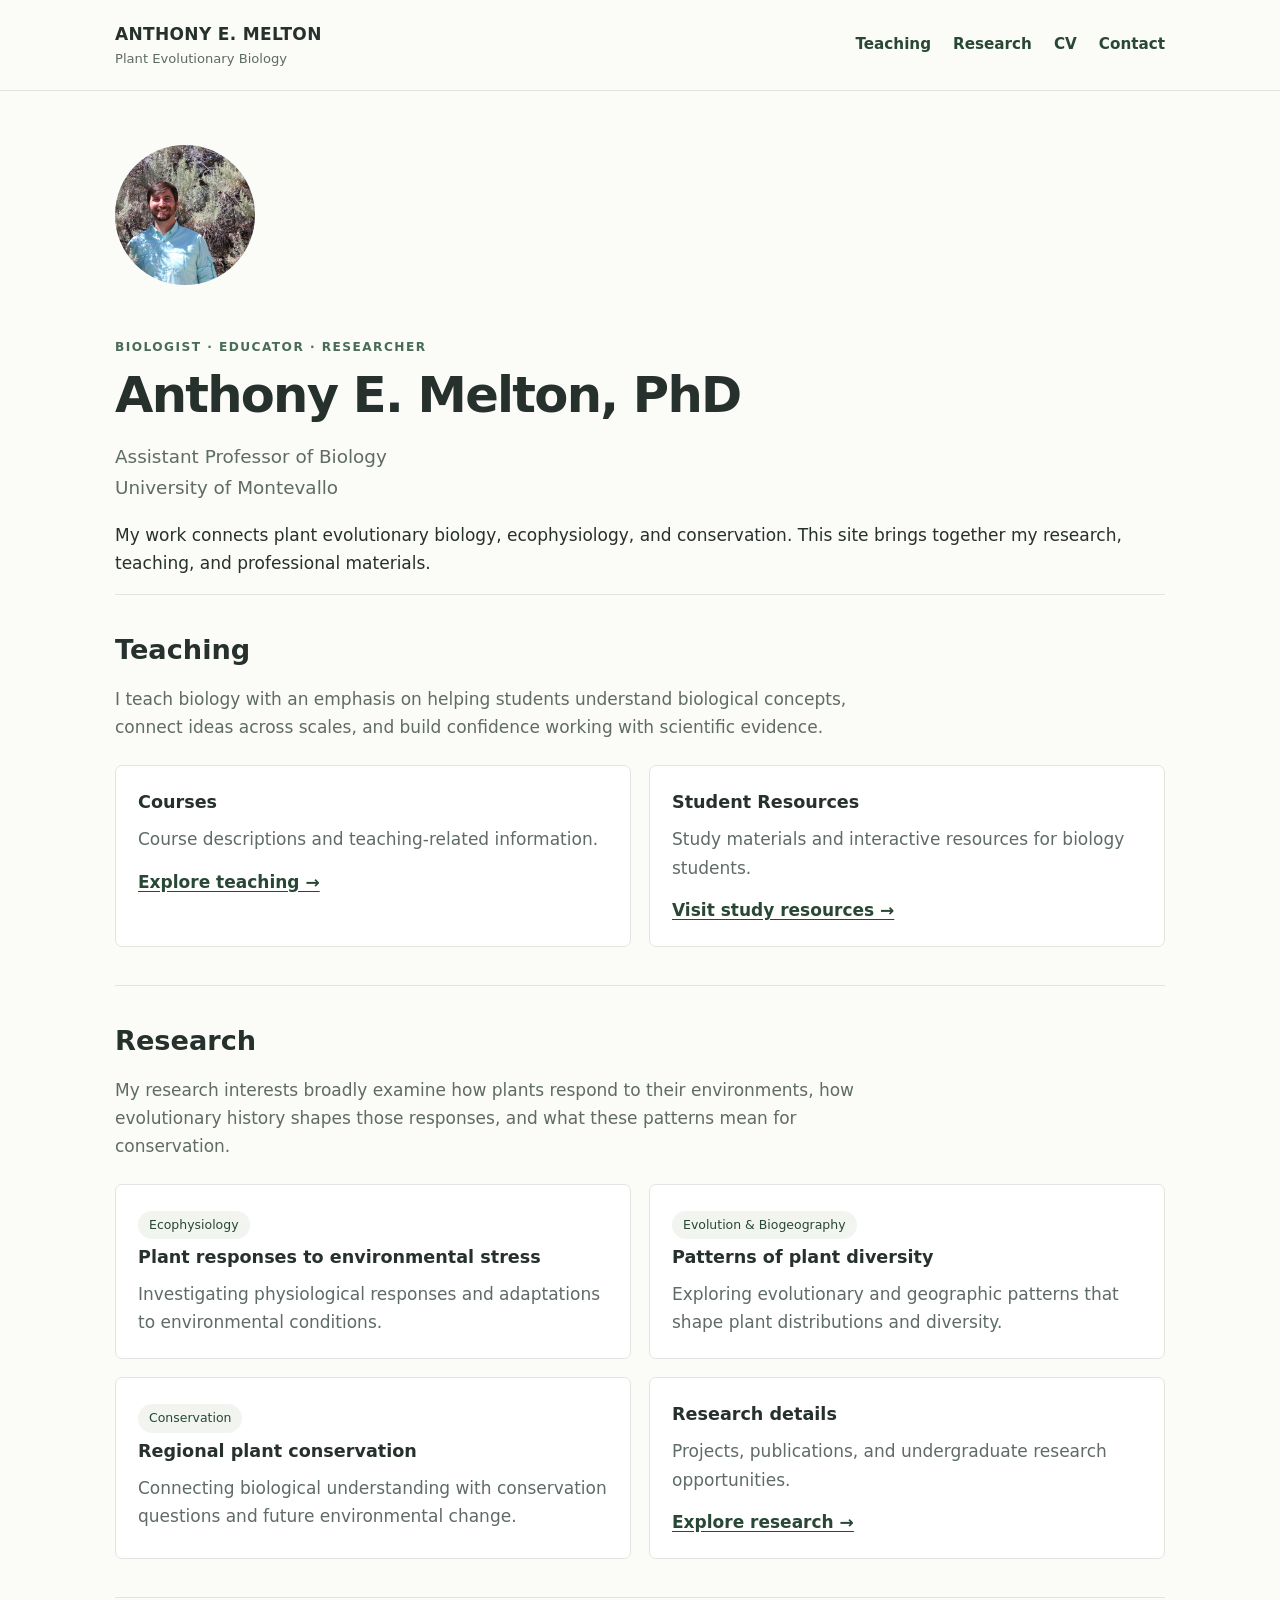
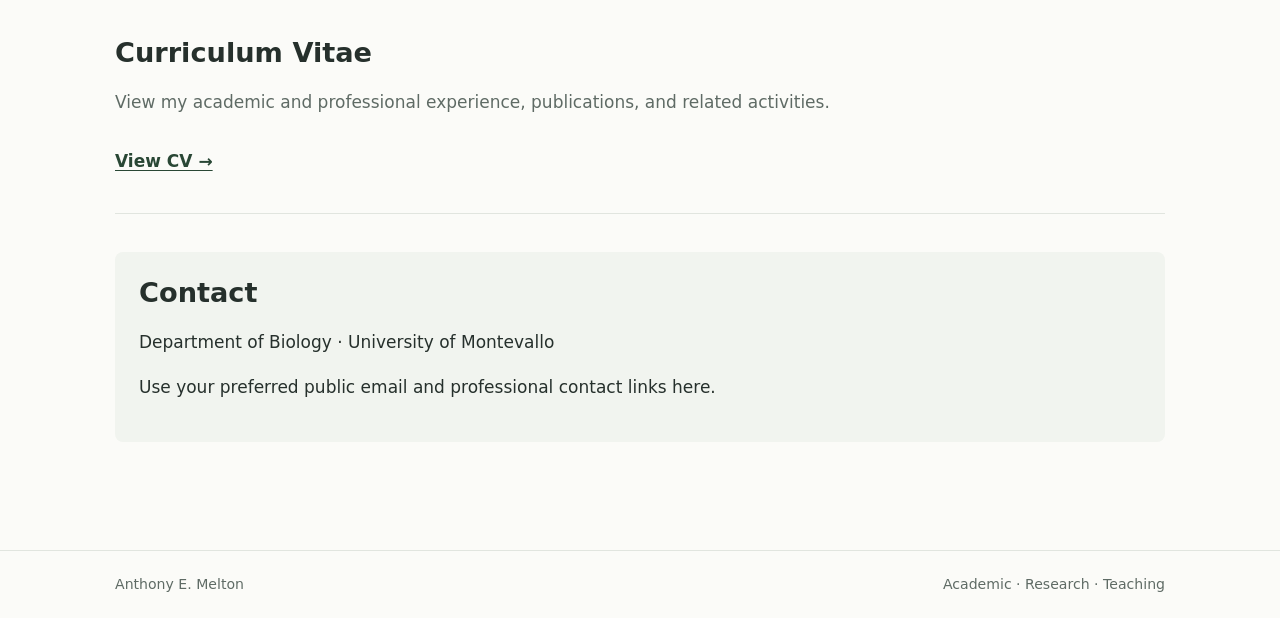
==== index.html @ 71d07909 "pic update" ====
<!doctype html>
<html lang="en">
<head>
  <meta charset="utf-8">
  <meta name="viewport" content="width=device-width, initial-scale=1">
  <title>Anthony E. Melton | Biology</title>
  <link rel="stylesheet" href="css/styles.css">
</head>
<body>
  <header class="site-header"><div class="header-inner">
    <a class="brand" href="index.html">ANTHONY E. MELTON<small>Plant Evolutionary Biology</small></a>
    <nav aria-label="Main navigation">
      <a href="teaching/index.html">Teaching</a><a href="research/index.html">Research</a><a href="cv/index.html">CV</a><a href="#contact">Contact</a>
    </nav>
  </div></header>
  <main>
    <section class="hero">
	  <img
	    src="images/profile.jpg"
	    alt="Portrait of me"
	    class="profile-photo"
	  >
      <div>
      </section>
        <span class="eyebrow">Biologist · Educator · Researcher</span>
        <h1>Anthony E. Melton, PhD</h1>
        <p class="lead">Assistant Professor of Biology<br>University of Montevallo</p>
        <p>My work connects plant evolutionary biology, ecophysiology, and conservation. This site brings together my research, teaching, and professional materials.</p>
      </div>
    </section>

    <section class="section" id="teaching">
      <h2>Teaching</h2>
      <p class="section-intro">I teach biology with an emphasis on helping students understand biological concepts, connect ideas across scales, and build confidence working with scientific evidence.</p>
      <div class="cards">
        <article class="card"><h3>Courses</h3><p>Course descriptions and teaching-related information.</p><a class="card-link" href="teaching/index.html">Explore teaching →</a></article>
        <article class="card"><h3>Student Resources</h3><p>Study materials and interactive resources for biology students.</p><a class="card-link" href="study-resources/index.html">Visit study resources →</a></article>
      </div>
    </section>
    <section class="section" id="research">
      <h2>Research</h2>
      <p class="section-intro">My research interests broadly examine how plants respond to their environments, how evolutionary history shapes those responses, and what these patterns mean for conservation.</p>
      <div class="cards">
        <article class="card"><span class="pill">Ecophysiology</span><h3>Plant responses to environmental stress</h3><p>Investigating physiological responses and adaptations to environmental conditions.</p></article>
        <article class="card"><span class="pill">Evolution &amp; Biogeography</span><h3>Patterns of plant diversity</h3><p>Exploring evolutionary and geographic patterns that shape plant distributions and diversity.</p></article>
        <article class="card"><span class="pill">Conservation</span><h3>Regional plant conservation</h3><p>Connecting biological understanding with conservation questions and future environmental change.</p></article>
        <article class="card"><h3>Research details</h3><p>Projects, publications, and undergraduate research opportunities.</p><a class="card-link" href="research/index.html">Explore research →</a></article>
      </div>
    </section>
    <section class="section" id="cv">
      <h2>Curriculum Vitae</h2><p class="section-intro">View my academic and professional experience, publications, and related activities.</p>
      <a class="card-link" href="cv/index.html">View CV →</a>
    </section>
    <section class="section" id="contact">
      <div class="contact-panel"><h2>Contact</h2><p>Department of Biology · University of Montevallo</p><p>Use your preferred public email and professional contact links here.</p></div>
    </section>
  </main>
  <footer class="site-footer"><div class="footer-inner"><span>Anthony E. Melton</span><span>Academic · Research · Teaching</span></div></footer>
</body>
</html>
---- css/styles.css ----
:root {
  --ink: #26302c;
  --muted: #5f6b65;
  --green: #496c57;
  --green-dark: #294735;
  --paper: #fbfbf8;
  --line: #e1e5df;
  --soft: #f1f4ef;
}
* { box-sizing: border-box; }
html { scroll-behavior: smooth; }
body {
  margin: 0; background: var(--paper); color: var(--ink);
  font: 17px/1.65 system-ui, -apple-system, BlinkMacSystemFont, "Segoe UI", sans-serif;
}
a { color: var(--green-dark); text-underline-offset: 3px; }
a:hover { color: var(--green); }
.site-header { border-bottom: 1px solid var(--line); background: rgba(251,251,248,.96); }
.header-inner, main, .footer-inner { width: min(1050px, calc(100% - 40px)); margin: auto; }
.header-inner { display: flex; justify-content: space-between; align-items: center; gap: 24px; padding: 20px 0; }
.brand { text-decoration: none; color: var(--ink); font-weight: 700; letter-spacing: .02em; }
.brand small { display: block; font-weight: 400; color: var(--muted); letter-spacing: 0; font-size: .82rem; }
nav { display: flex; gap: 22px; flex-wrap: wrap; }
nav a { text-decoration: none; font-size: .95rem; font-weight: 600; }
main { padding: 54px 0 70px; }
.hero {
  display: grid;
  grid-template-columns: 160px 1fr;
  gap: 28px;
  align-items: center;
  padding-bottom: 46px;
}

.profile-photo {
  width: 140px;
  height: 140px;
  max-width: 100%;
  object-fit: cover;
  border-radius: 50%;
  display: block;
}.eyebrow { text-transform: uppercase; color: var(--green); letter-spacing: .12em; font-weight: 700; font-size: .76rem; }
h1 { font-size: clamp(2rem, 4vw, 3.1rem); line-height: 1.15; margin: 8px 0 14px; letter-spacing: -.035em; }
h2 { font-size: 1.7rem; line-height: 1.25; margin: 0 0 18px; }
h3 { font-size: 1.1rem; margin: 0 0 8px; }
.lead { font-size: 1.15rem; color: var(--muted); max-width: 700px; }
.section { border-top: 1px solid var(--line); padding: 38px 0; }
.section-intro { max-width: 760px; color: var(--muted); }
.cards { display: grid; grid-template-columns: repeat(2, minmax(0,1fr)); gap: 18px; margin-top: 24px; }
.card { background: white; border: 1px solid var(--line); border-radius: 7px; padding: 22px; }
.card p { margin: 0; color: var(--muted); }
.card-link { display: inline-block; margin-top: 14px; font-weight: 650; }
.pill { display: inline-block; background: var(--soft); color: var(--green-dark); border-radius: 99px; padding: 4px 11px; font-size: .78rem; margin: 4px 5px 4px 0; }
.contact-panel { background: var(--soft); border-radius: 8px; padding: 24px; }
.site-footer { border-top: 1px solid var(--line); color: var(--muted); font-size: .88rem; }
.footer-inner { padding: 22px 0; display: flex; justify-content: space-between; flex-wrap: wrap; gap: 12px; }
.page-title { margin-bottom: 30px; }
.cv-frame { width: 100%; height: min(78vh, 900px); border: 1px solid var(--line); background: white; border-radius: 5px; }
.note { background: #fff8e8; border-left: 4px solid #d8aa4c; padding: 14px 18px; color: #6e5a30; border-radius: 3px; margin: 18px 0; }
@media (max-width: 700px) {
  .header-inner {
    align-items: flex-start;
    flex-direction: column;
  }

  nav {
    gap: 15px;
  }

  main {
    padding-top: 34px;
  }

  .hero {
    grid-template-columns: 1fr;
    gap: 18px;
  }

  .profile-photo {
    width: 120px;
    height: 120px;
  }

  .cards {
    grid-template-columns: 1fr;
  }
}
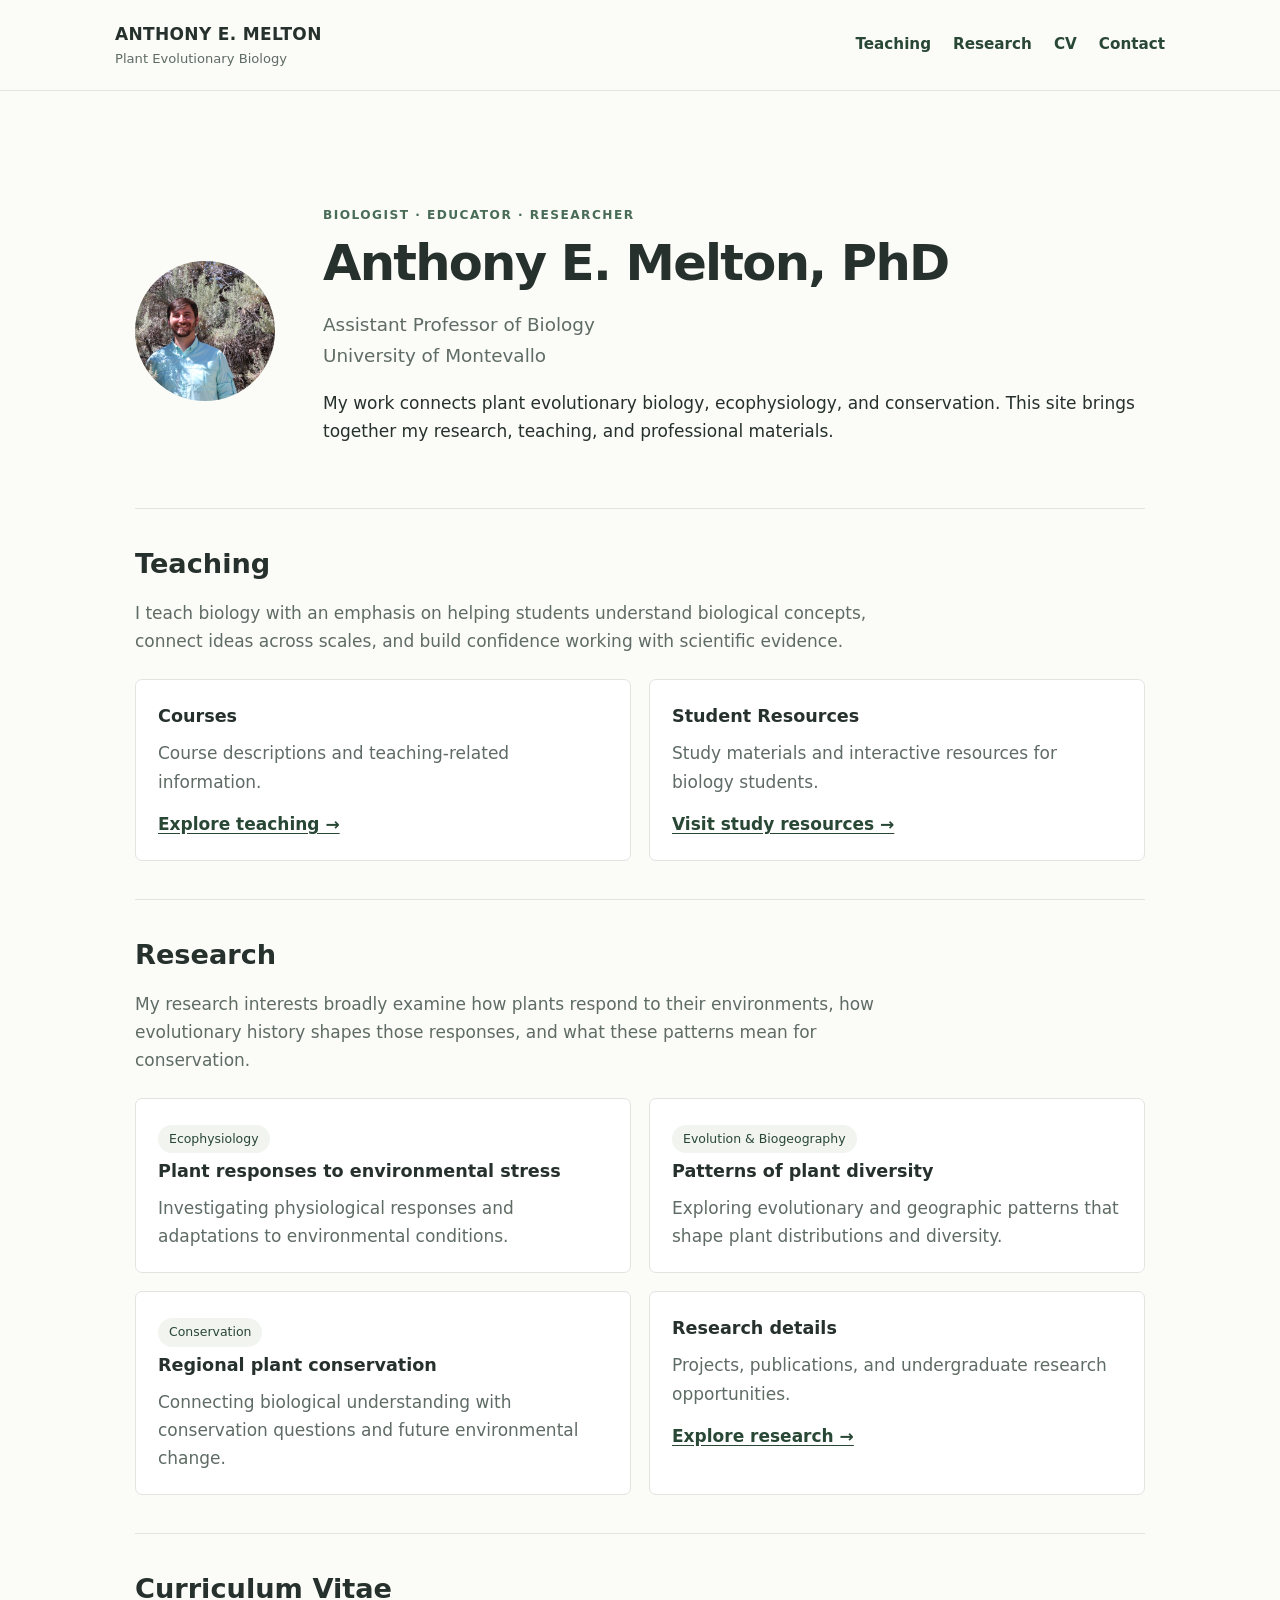
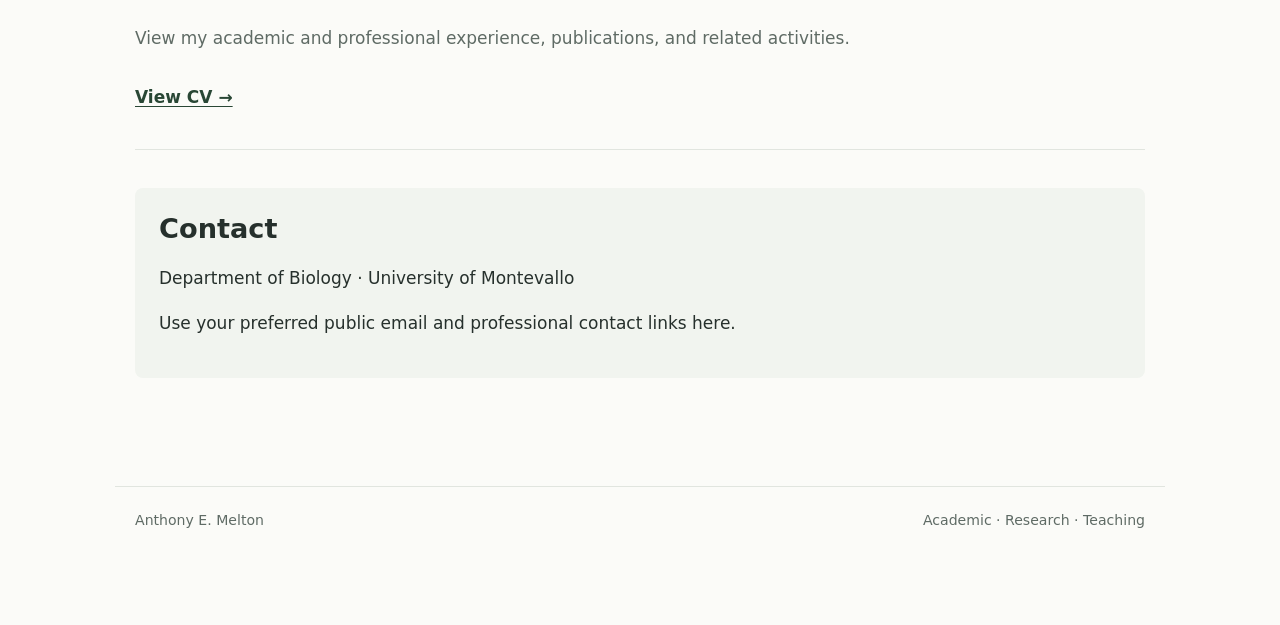
==== commit 1346b1e8: "format" ====
--- a/index.html
+++ b/index.html
@@ -14,21 +14,33 @@
     </nav>
   </div></header>
   <main>
-    <section class="hero">
-	  <img
-	    src="images/profile.jpg"
-	    alt="Portrait of me"
-	    class="profile-photo"
-	  >
-      <div>
-      </section>
-        <span class="eyebrow">Biologist · Educator · Researcher</span>
-        <h1>Anthony E. Melton, PhD</h1>
-        <p class="lead">Assistant Professor of Biology<br>University of Montevallo</p>
-        <p>My work connects plant evolutionary biology, ecophysiology, and conservation. This site brings together my research, teaching, and professional materials.</p>
-      </div>
-    </section>
+    <main>
+  <section class="hero">
+    <img
+      src="images/profile.jpg"
+      alt="Portrait of me"
+      class="profile-photo"
+    >
 
+    <div>
+      <span class="eyebrow">Biologist · Educator · Researcher</span>
+
+      <h1>Anthony E. Melton, PhD</h1>
+
+      <p class="lead">
+        Assistant Professor of Biology<br>
+        University of Montevallo
+      </p>
+
+      <p>
+        My work connects plant evolutionary biology, ecophysiology, and
+        conservation. This site brings together my research, teaching,
+        and professional materials.
+      </p>
+    </div>
+  </section>
+
+	</div>
     <section class="section" id="teaching">
       <h2>Teaching</h2>
       <p class="section-intro">I teach biology with an emphasis on helping students understand biological concepts, connect ideas across scales, and build confidence working with scientific evidence.</p>
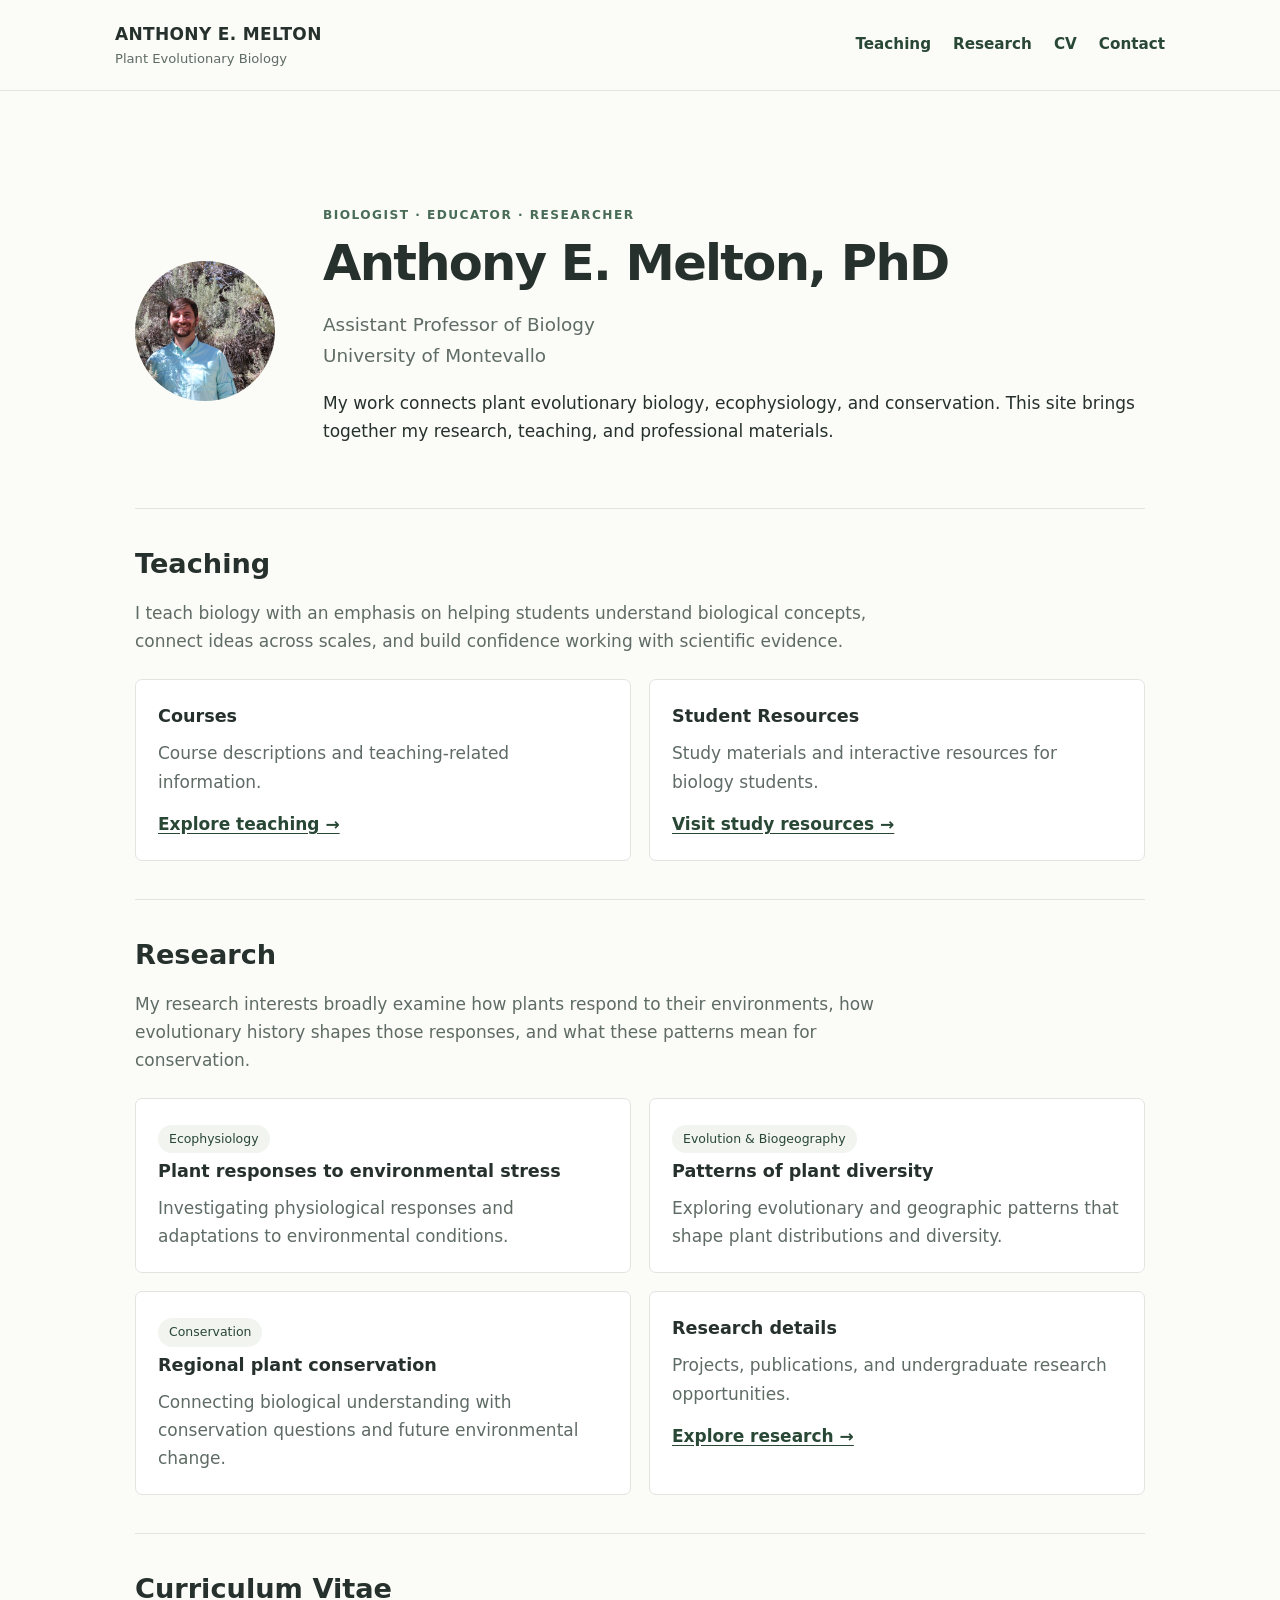
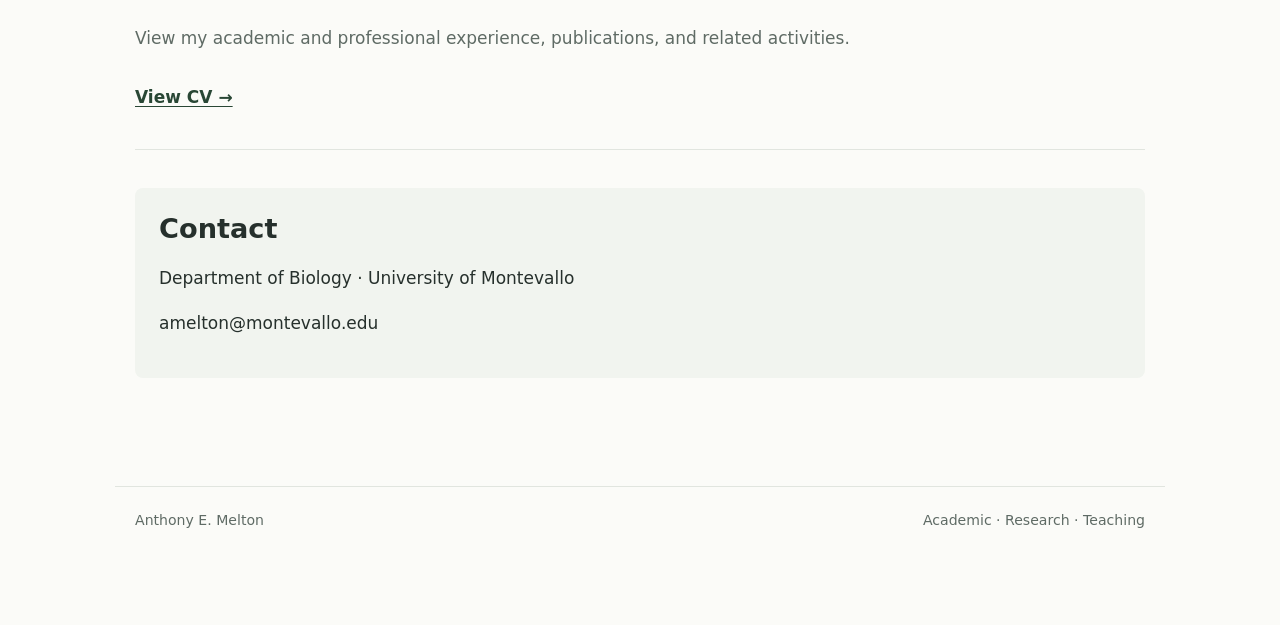
==== commit ffcd3423: "update contact" ====
--- a/index.html
+++ b/index.html
@@ -39,8 +39,6 @@
       </p>
     </div>
   </section>
-
-	</div>
     <section class="section" id="teaching">
       <h2>Teaching</h2>
       <p class="section-intro">I teach biology with an emphasis on helping students understand biological concepts, connect ideas across scales, and build confidence working with scientific evidence.</p>
@@ -64,7 +62,7 @@
       <a class="card-link" href="cv/index.html">View CV →</a>
     </section>
     <section class="section" id="contact">
-      <div class="contact-panel"><h2>Contact</h2><p>Department of Biology · University of Montevallo</p><p>Use your preferred public email and professional contact links here.</p></div>
+      <div class="contact-panel"><h2>Contact</h2><p>Department of Biology · University of Montevallo</p><p>amelton@montevallo.edu</p></div>
     </section>
   </main>
   <footer class="site-footer"><div class="footer-inner"><span>Anthony E. Melton</span><span>Academic · Research · Teaching</span></div></footer>
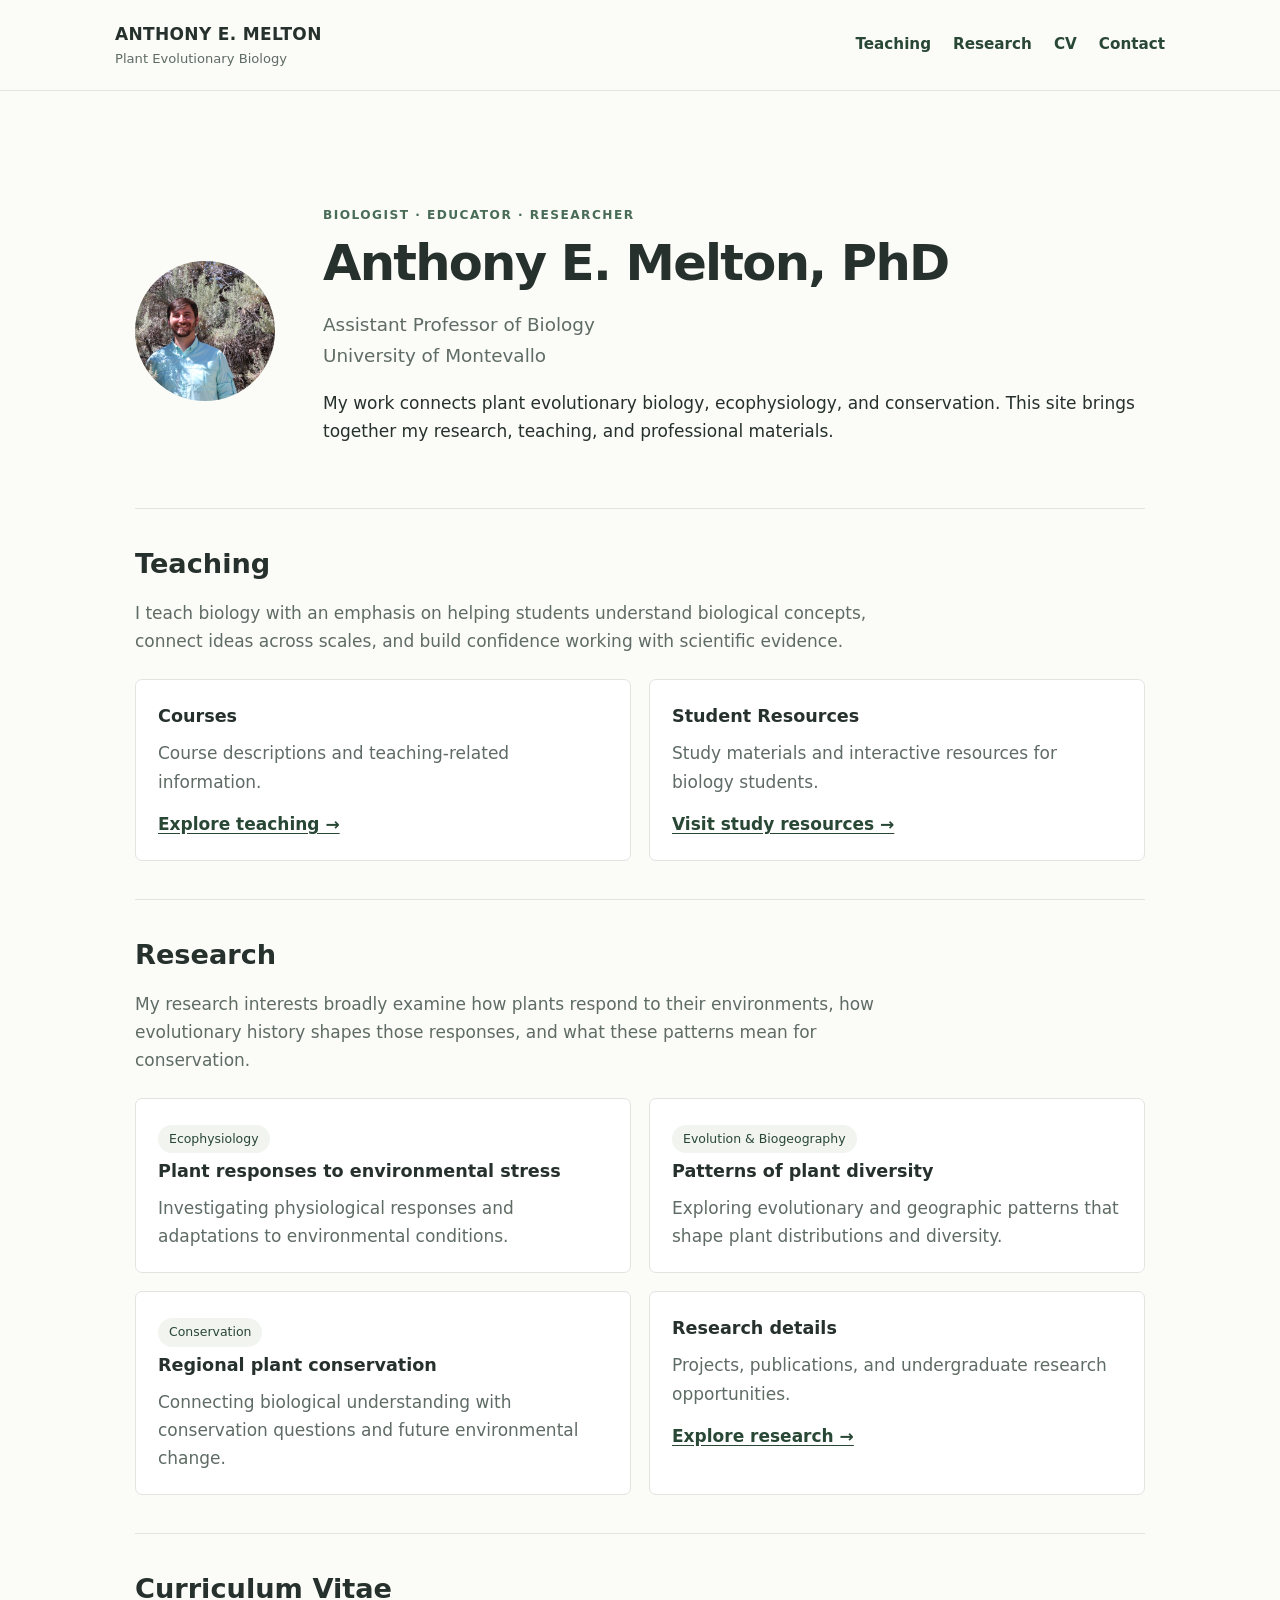
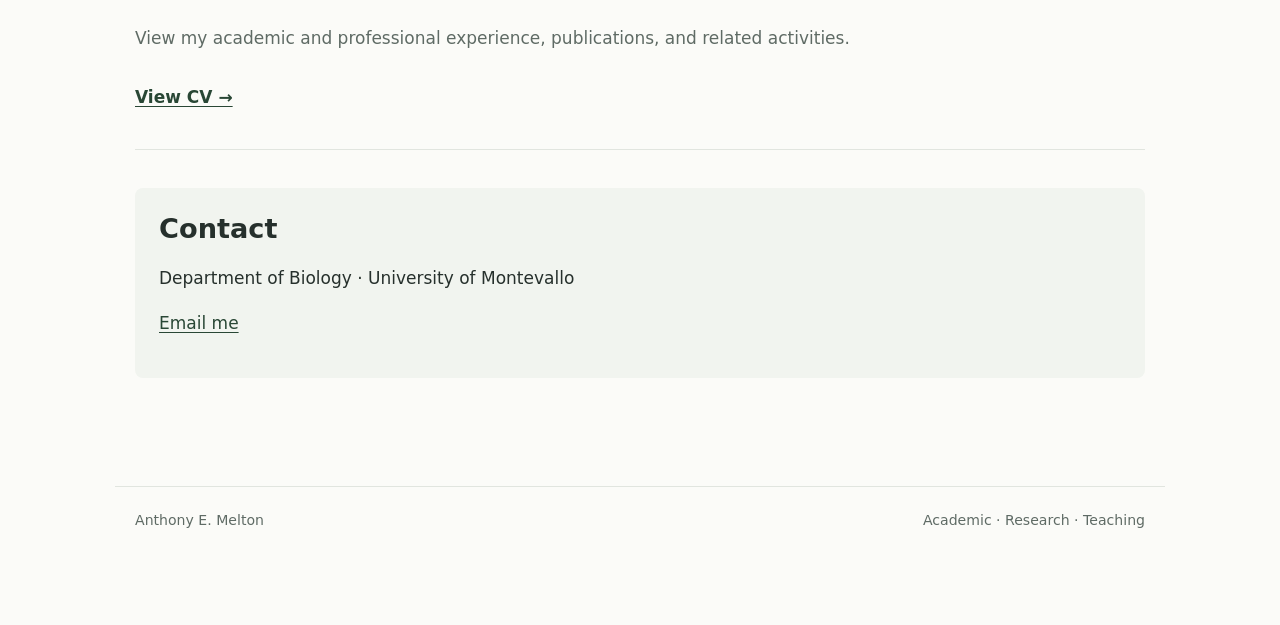
==== commit 511436c7: "update contact" ====
--- a/index.html
+++ b/index.html
@@ -62,7 +62,9 @@
       <a class="card-link" href="cv/index.html">View CV →</a>
     </section>
     <section class="section" id="contact">
-      <div class="contact-panel"><h2>Contact</h2><p>Department of Biology · University of Montevallo</p><p>amelton@montevallo.edu</p></div>
+      <div class="contact-panel"><h2>Contact</h2><p>Department of Biology · University of Montevallo</p><p><a href="mailto:amelton@montevallo.edu?subject=Website%20Inquiry">
+ 			 Email me
+			</a></p></div>
     </section>
   </main>
   <footer class="site-footer"><div class="footer-inner"><span>Anthony E. Melton</span><span>Academic · Research · Teaching</span></div></footer>
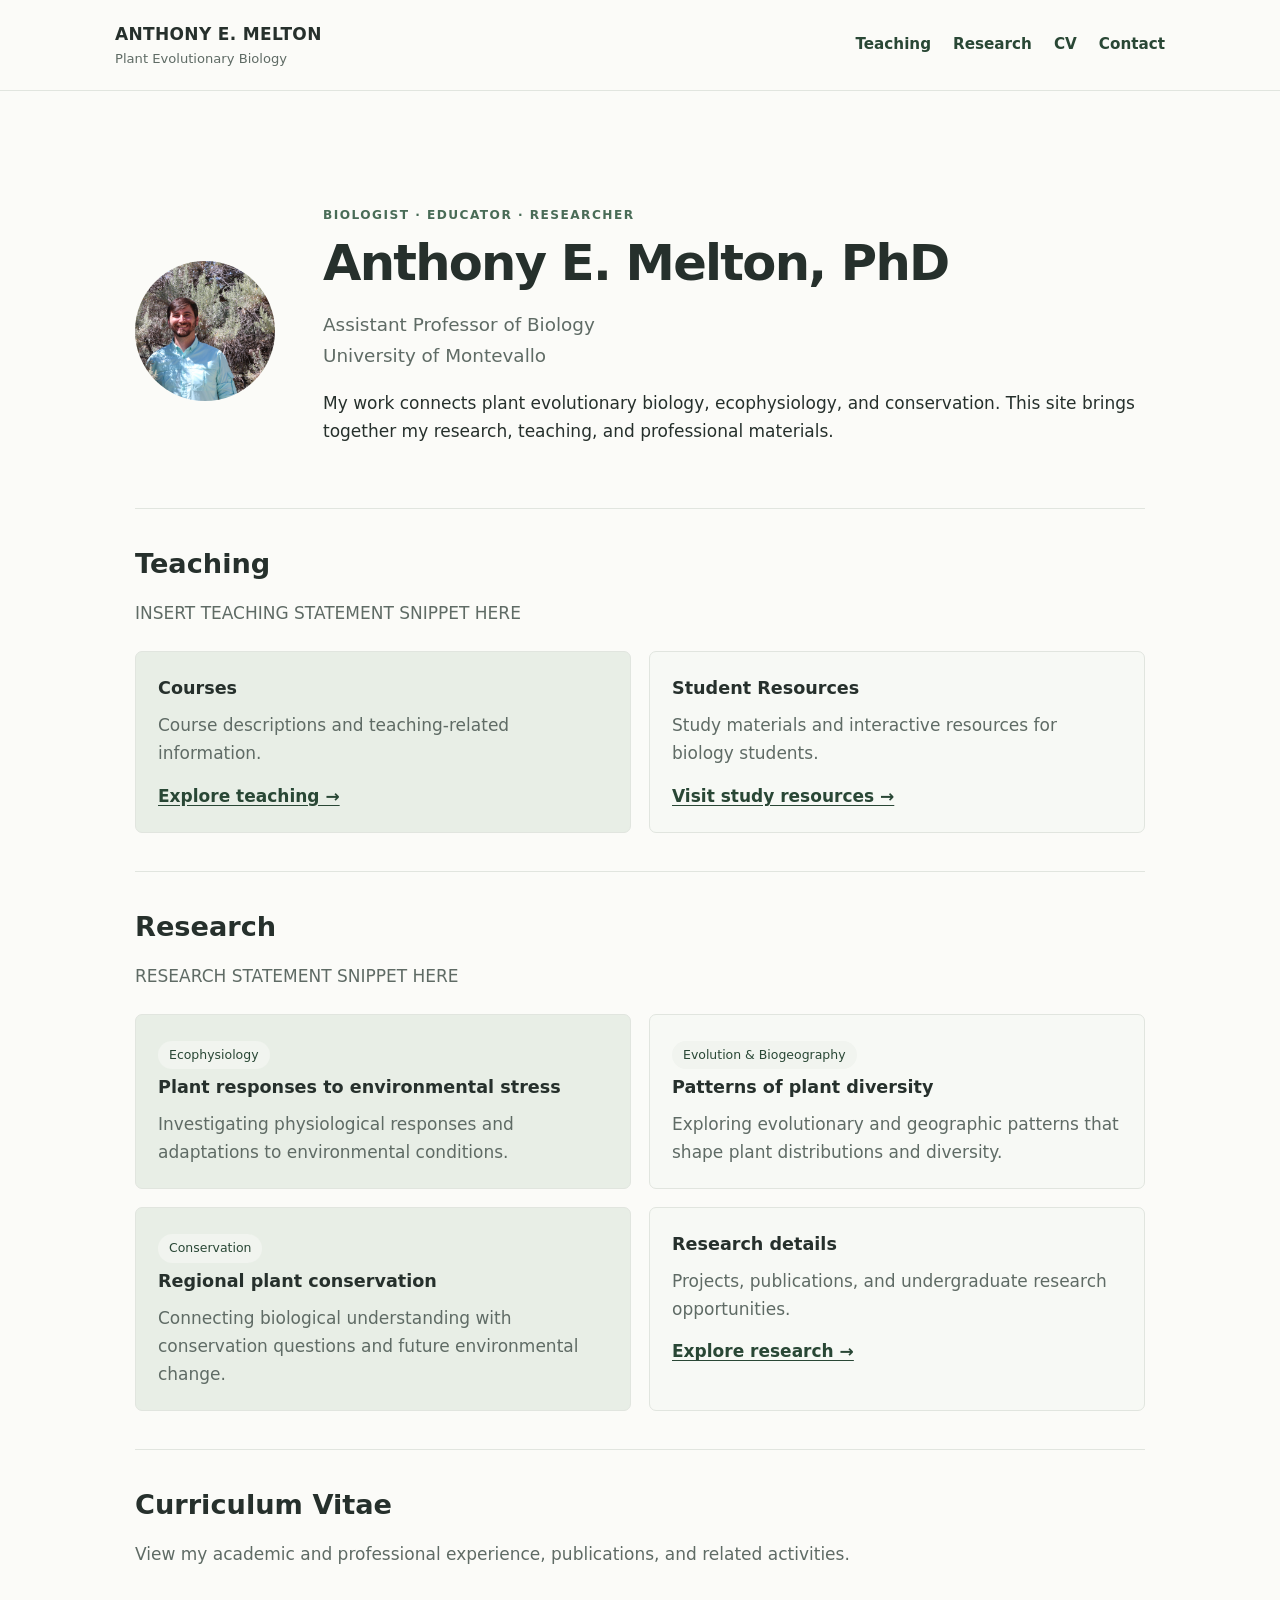
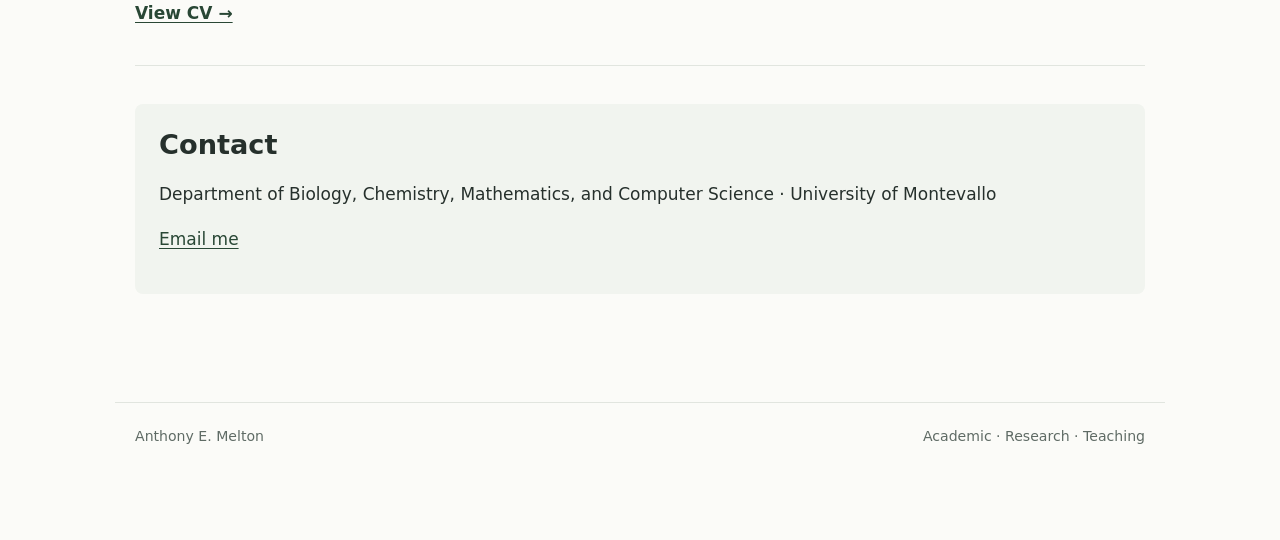
==== commit 1d93ed6a: "Update index.html" ====
--- a/index.html
+++ b/index.html
@@ -41,7 +41,7 @@
   </section>
     <section class="section" id="teaching">
       <h2>Teaching</h2>
-      <p class="section-intro">I teach biology with an emphasis on helping students understand biological concepts, connect ideas across scales, and build confidence working with scientific evidence.</p>
+      <p class="section-intro">INSERT TEACHING STATEMENT SNIPPET HERE</p>
       <div class="cards">
         <article class="card"><h3>Courses</h3><p>Course descriptions and teaching-related information.</p><a class="card-link" href="teaching/index.html">Explore teaching →</a></article>
         <article class="card"><h3>Student Resources</h3><p>Study materials and interactive resources for biology students.</p><a class="card-link" href="study-resources/index.html">Visit study resources →</a></article>
@@ -49,7 +49,7 @@
     </section>
     <section class="section" id="research">
       <h2>Research</h2>
-      <p class="section-intro">My research interests broadly examine how plants respond to their environments, how evolutionary history shapes those responses, and what these patterns mean for conservation.</p>
+      <p class="section-intro">RESEARCH STATEMENT SNIPPET HERE</p>
       <div class="cards">
         <article class="card"><span class="pill">Ecophysiology</span><h3>Plant responses to environmental stress</h3><p>Investigating physiological responses and adaptations to environmental conditions.</p></article>
         <article class="card"><span class="pill">Evolution &amp; Biogeography</span><h3>Patterns of plant diversity</h3><p>Exploring evolutionary and geographic patterns that shape plant distributions and diversity.</p></article>
@@ -62,7 +62,7 @@
       <a class="card-link" href="cv/index.html">View CV →</a>
     </section>
     <section class="section" id="contact">
-      <div class="contact-panel"><h2>Contact</h2><p>Department of Biology · University of Montevallo</p><p><a href="mailto:amelton@montevallo.edu?subject=Website%20Inquiry">
+      <div class="contact-panel"><h2>Contact</h2><p>Department of Biology, Chemistry, Mathematics, and Computer Science · University of Montevallo</p><p><a href="mailto:amelton@montevallo.edu?subject=Website%20Inquiry">
  			 Email me
 			</a></p></div>
     </section>
--- a/css/styles.css
+++ b/css/styles.css
@@ -46,7 +46,26 @@
 .section { border-top: 1px solid var(--line); padding: 38px 0; }
 .section-intro { max-width: 760px; color: var(--muted); }
 .cards { display: grid; grid-template-columns: repeat(2, minmax(0,1fr)); gap: 18px; margin-top: 24px; }
-.card { background: white; border: 1px solid var(--line); border-radius: 7px; padding: 22px; }
+.card {
+  background: #f1f4ef;
+  border: 1px solid #e1e5df;
+  border-radius: 7px;
+  padding: 22px;
+  transition: background 0.2s ease, transform 0.2s ease;
+}
+
+.card:nth-child(odd) {
+  background: #e8eee6;
+}
+
+.card:nth-child(even) {
+  background: #f7f9f5;
+}
+
+.card:hover {
+  background: #dce7dc;
+  transform: translateY(-2px);
+}
 .card p { margin: 0; color: var(--muted); }
 .card-link { display: inline-block; margin-top: 14px; font-weight: 650; }
 .pill { display: inline-block; background: var(--soft); color: var(--green-dark); border-radius: 99px; padding: 4px 11px; font-size: .78rem; margin: 4px 5px 4px 0; }
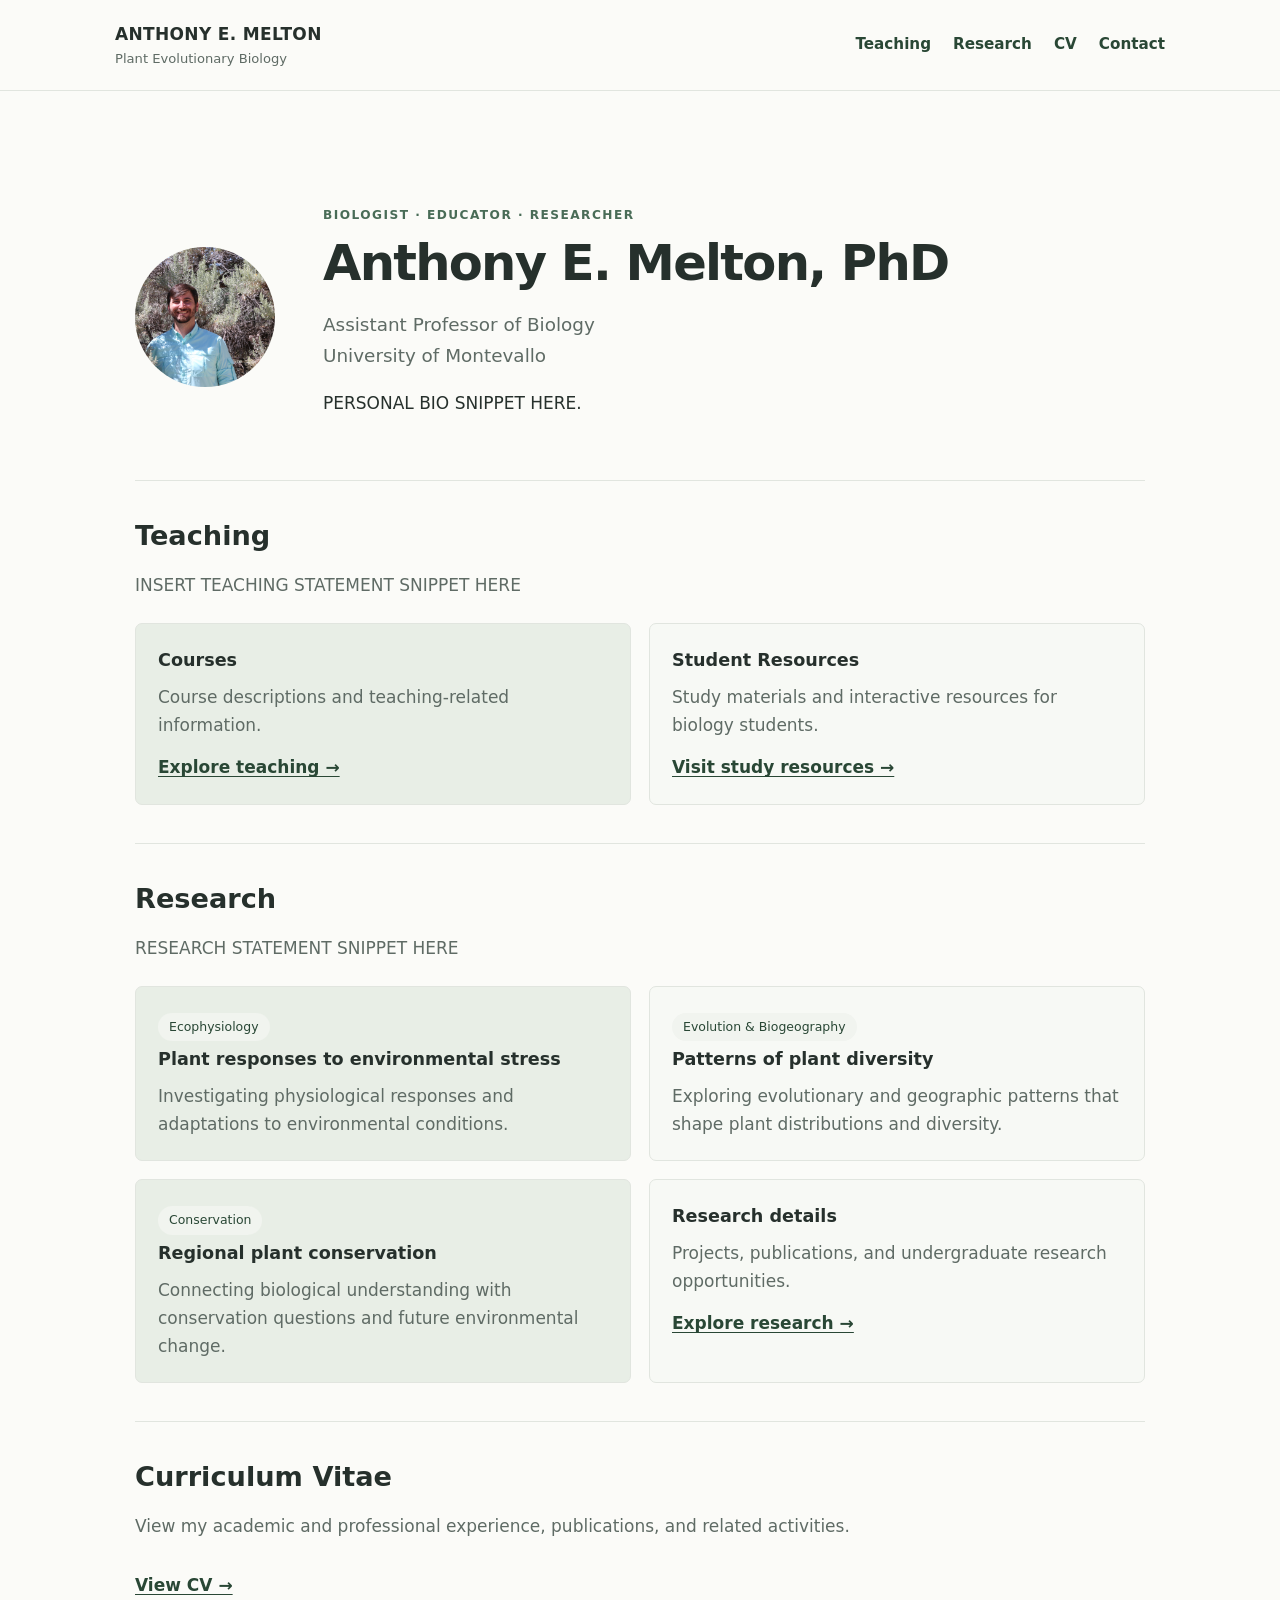
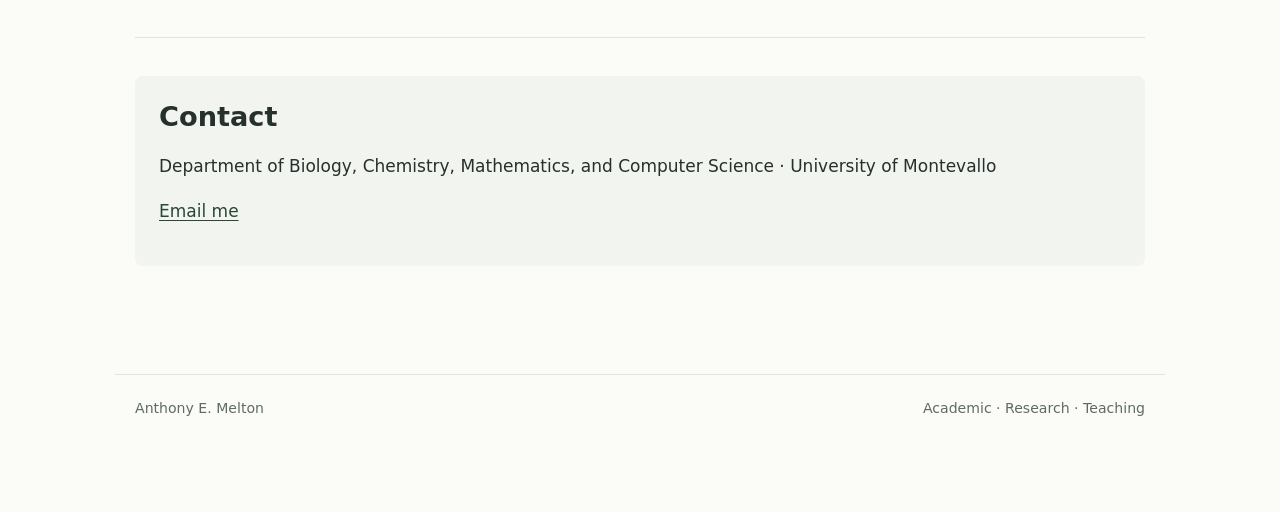
==== commit 4564a5d9: "Update index.html" ====
--- a/index.html
+++ b/index.html
@@ -33,9 +33,7 @@
       </p>
 
       <p>
-        My work connects plant evolutionary biology, ecophysiology, and
-        conservation. This site brings together my research, teaching,
-        and professional materials.
+        PERSONAL BIO SNIPPET HERE.
       </p>
     </div>
   </section>
